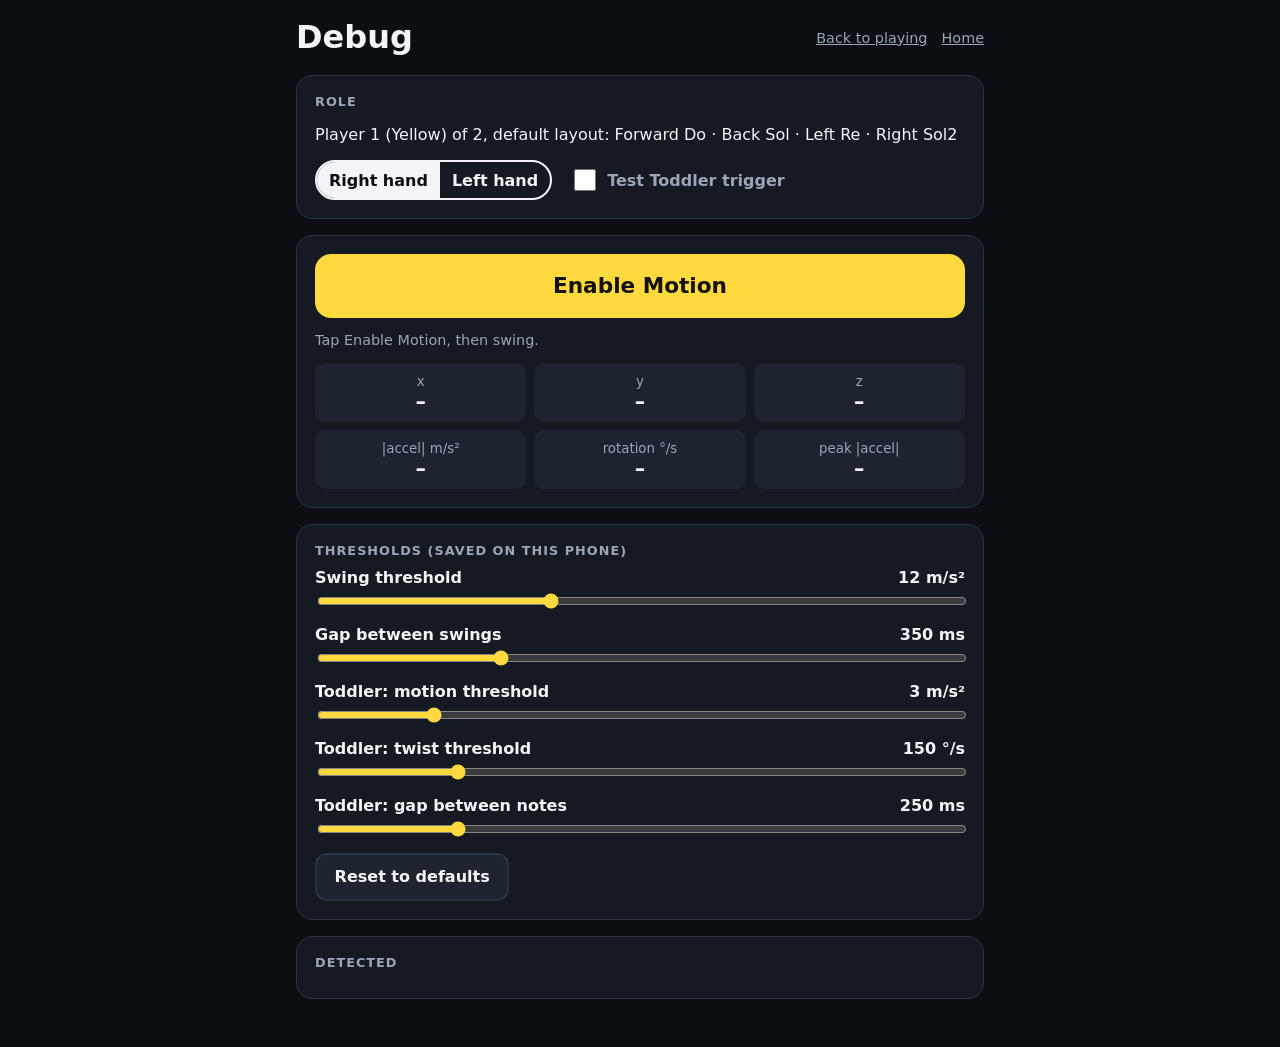
==== debug.html @ b957b941 "Show Toddler exit progress mid-screen, away from the thumb Holding the corner exit button hid its pr" ====
<!doctype html>
<html lang="en" data-page-title="Debug">
<head>
  <meta charset="utf-8" />
  <meta name="viewport" content="width=device-width, initial-scale=1, viewport-fit=cover, user-scalable=no" />
  <title>Swing Time — Debug</title>
  <meta name="theme-color" content="#0b0e13" />
  <meta name="apple-mobile-web-app-capable" content="yes" />
  <meta name="apple-mobile-web-app-title" content="Swing Time" />
  <meta name="apple-mobile-web-app-status-bar-style" content="black-translucent" />
  <meta name="robots" content="noindex, nofollow" />
  <link rel="manifest" href="manifest.json" />
  <link rel="apple-touch-icon" href="icons/icon-180.png" />
  <link rel="icon" href="icons/icon-192.png" />
  <link rel="stylesheet" href="css/style.css?v=3" />
</head>
<body>
  <main class="page">
    <header class="page-header">
      <h1>Debug</h1>
      <nav>
        <a class="small-link" id="back-link" href="play.html">Back to playing</a>
        <a class="small-link" href="index.html">Home</a>
      </nav>
    </header>

    <section class="panel">
      <p class="section-title">Role</p>
      <p id="role-line"></p>
      <div class="controls" style="margin-top:0">
        <div class="seg" id="hand-seg" role="group" aria-label="Hand">
          <button type="button" data-hand="right"><span>Right hand</span></button>
          <button type="button" data-hand="left"><span>Left hand</span></button>
        </div>
        <label class="check"><input type="checkbox" id="toddler-test" /> Test Toddler trigger</label>
      </div>
    </section>

    <section class="panel">
      <button type="button" class="btn btn-primary btn-big" id="motion-btn" style="width:100%">Enable Motion</button>
      <p id="status" class="small-link">Tap Enable Motion, then swing.</p>
      <div class="readout">
        <div><small>x</small><b id="r-x">–</b></div>
        <div><small>y</small><b id="r-y">–</b></div>
        <div><small>z</small><b id="r-z">–</b></div>
        <div><small>|accel| m/s²</small><b id="r-mag">–</b></div>
        <div><small>rotation °/s</small><b id="r-rot">–</b></div>
        <div><small>peak |accel|</small><b id="r-peak">–</b></div>
      </div>
    </section>

    <section class="panel">
      <p class="section-title">Thresholds (saved on this phone)</p>
      <div id="sliders"></div>
      <button type="button" class="btn" id="reset-btn">Reset to defaults</button>
    </section>

    <section class="panel">
      <p class="section-title">Detected</p>
      <ul class="log" id="log"></ul>
    </section>
  </main>

  <script src="js/config.js?v=3"></script>
  <script src="js/notes.js?v=3"></script>
  <script src="js/lanes.js?v=3"></script>
  <script src="js/settings.js?v=3"></script>
  <script src="js/songs.js?v=3"></script>
  <script src="js/audio.js?v=3"></script>
  <script src="js/gestures.js?v=3"></script>
  <script src="js/debug.js?v=3"></script>
</body>
</html>
---- css/style.css ----
/* Swing Time — shared styles. Dark, high-contrast, large type: readable on a
   phone in hand and on a TV across the room. */

:root {
  --bg: #0b0e13;
  --panel: #151a22;
  --panel-2: #1d2430;
  --line: #2a3340;
  --text: #f2f4f8;
  --muted: #9aa6b6;
  --accent: #ffd93d;
  --accent-ink: #14110a;
  --danger: #ff6b6b;
  --radius: 16px;
  --safe-top: env(safe-area-inset-top, 0px);
  --safe-bottom: env(safe-area-inset-bottom, 0px);
  --safe-left: env(safe-area-inset-left, 0px);
  --safe-right: env(safe-area-inset-right, 0px);
}

* {
  box-sizing: border-box;
}

html,
body {
  margin: 0;
  background: var(--bg);
  color: var(--text);
  font-family: system-ui, -apple-system, 'Segoe UI', Roboto, sans-serif;
  -webkit-text-size-adjust: 100%;
  -webkit-tap-highlight-color: transparent;
}

body {
  min-height: 100vh;
  min-height: 100dvh;
}

a {
  color: var(--accent);
}

[hidden] {
  display: none !important;
}

h1,
h2,
h3 {
  margin: 0;
  line-height: 1.1;
}

/* ---------- Buttons ---------- */

.btn {
  appearance: none;
  border: 2px solid var(--line);
  background: var(--panel-2);
  color: var(--text);
  font: inherit;
  font-weight: 700;
  font-size: 1rem;
  padding: 0.7em 1.1em;
  border-radius: 12px;
  cursor: pointer;
  text-decoration: none;
  display: inline-flex;
  align-items: center;
  justify-content: center;
  gap: 0.4em;
  min-height: 48px;
  touch-action: manipulation;
}

.btn:active {
  transform: translateY(1px);
}

.btn:disabled {
  opacity: 0.45;
  cursor: default;
}

.btn-primary {
  background: var(--accent);
  border-color: var(--accent);
  color: var(--accent-ink);
}

.btn-big {
  font-size: 1.35rem;
  padding: 0.8em 1.6em;
  border-radius: 16px;
}

.btn-ghost {
  background: transparent;
}

.btn.active {
  background: var(--text);
  color: var(--bg);
  border-color: var(--text);
}

.small-link {
  color: var(--muted);
  font-size: 0.9rem;
}

/* ---------- Simple pages (home, help, debug) ---------- */

.page {
  max-width: 720px;
  margin: 0 auto;
  padding: calc(20px + var(--safe-top)) calc(16px + var(--safe-right)) calc(32px + var(--safe-bottom))
    calc(16px + var(--safe-left));
}

.page-header {
  display: flex;
  align-items: center;
  justify-content: space-between;
  gap: 12px;
  margin-bottom: 20px;
  flex-wrap: wrap;
}

.page-header nav {
  display: flex;
  gap: 14px;
  flex-wrap: wrap;
}

.panel {
  background: var(--panel);
  border: 1px solid var(--line);
  border-radius: var(--radius);
  padding: 18px;
  margin-bottom: 16px;
}

.section-title {
  margin: 0 0 10px;
  font-size: 0.8rem;
  font-weight: 800;
  letter-spacing: 0.08em;
  text-transform: uppercase;
  color: var(--muted);
}

.prose p,
.prose li {
  line-height: 1.5;
}

.prose ul {
  padding-left: 1.2em;
}

/* Home */

.home h1 {
  font-size: clamp(2.6rem, 11vw, 4rem);
  letter-spacing: -0.02em;
}

.tagline {
  color: var(--muted);
  font-size: 1.15rem;
  margin: 8px 0 26px;
}

.home-card {
  display: block;
  background: var(--panel);
  border: 2px solid var(--line);
  border-radius: 20px;
  padding: 18px 20px;
  margin-bottom: 14px;
  color: var(--text);
  text-decoration: none;
  font-size: 1.35rem;
  font-weight: 800;
}

.home-card small {
  display: block;
  margin-top: 4px;
  font-size: 0.95rem;
  font-weight: 500;
  color: var(--muted);
}

.home-card.home-demo {
  background: linear-gradient(135deg, #ffd93d, #ffb23d);
  border-color: transparent;
  color: var(--accent-ink);
  font-size: 1.8rem;
  padding: 24px 22px;
}

.home-card.home-demo small {
  color: rgba(20, 17, 10, 0.75);
}

.lane-dots {
  display: flex;
  gap: 8px;
  margin: 2px 0 18px;
}

.lane-dots span {
  width: 22px;
  height: 22px;
  border-radius: 50%;
}

.home-links {
  display: flex;
  gap: 18px;
  margin-top: 22px;
}

/* About: a plain muted link that opens a small dialog. */
.about-link {
  appearance: none;
  background: none;
  border: 0;
  padding: 0;
  font: inherit;
  font-size: 0.9rem;
  text-decoration: underline;
  cursor: pointer;
}

.about-dialog {
  background: var(--panel);
  color: var(--text);
  border: 1px solid var(--line);
  border-radius: var(--radius);
  padding: 18px 20px;
  max-width: min(360px, calc(100vw - 32px));
}

.about-dialog::backdrop {
  background: rgba(0, 0, 0, 0.6);
}

.about-dialog p {
  margin: 0 0 12px;
  line-height: 1.5;
}

.about-links {
  display: flex;
  gap: 18px;
  flex-wrap: wrap;
}

/* ---------- Shared screen (host) ---------- */

.host {
  min-height: 100vh;
  min-height: 100dvh;
  display: flex;
  flex-direction: column;
  padding: calc(14px + var(--safe-top)) calc(18px + var(--safe-right)) calc(14px + var(--safe-bottom))
    calc(18px + var(--safe-left));
}

.host-top {
  display: flex;
  align-items: center;
  justify-content: space-between;
  gap: 16px;
  margin-bottom: 14px;
  flex-wrap: wrap;
}

.host-top h1 {
  font-size: clamp(1.5rem, 3vw, 2.4rem);
}

.host-top .subtitle {
  color: var(--muted);
  font-size: clamp(1rem, 1.6vw, 1.3rem);
  margin-top: 4px;
}

.step-title {
  font-size: clamp(1.4rem, 2.6vw, 2.2rem);
  margin: 6px 0 18px;
}

.song-grid {
  display: grid;
  grid-template-columns: repeat(auto-fill, minmax(260px, 1fr));
  gap: 16px;
}

.song-card {
  text-align: left;
  background: var(--panel);
  border: 2px solid var(--line);
  border-radius: 20px;
  padding: 22px;
  color: var(--text);
  font: inherit;
  cursor: pointer;
}

.song-card h3 {
  font-size: clamp(1.4rem, 2.2vw, 1.9rem);
}

.song-card p {
  color: var(--muted);
  margin: 8px 0 0;
  font-size: 1.05rem;
}

.size-row {
  display: flex;
  flex-wrap: wrap;
  gap: 16px;
}

.size-btn {
  flex: 1 1 140px;
  min-height: 150px;
  background: var(--panel);
  border: 2px solid var(--line);
  border-radius: 20px;
  color: var(--text);
  font: inherit;
  cursor: pointer;
  display: flex;
  flex-direction: column;
  align-items: center;
  justify-content: center;
  gap: 10px;
}

.size-btn .num {
  font-size: clamp(2.6rem, 6vw, 4.5rem);
  font-weight: 900;
  line-height: 1;
}

.size-btn .what {
  font-size: 1.1rem;
  color: var(--muted);
}

.size-btn .dots {
  display: flex;
  gap: 6px;
}

.size-btn .dots span {
  width: 16px;
  height: 16px;
  border-radius: 50%;
}

.size-btn.size-toddler .num {
  font-size: clamp(2.2rem, 5vw, 3.6rem);
}

/* QR codes */

.qr-grid {
  flex: 1;
  display: grid;
  gap: clamp(12px, 2vw, 28px);
  align-items: center;
  justify-items: center;
  grid-template-columns: repeat(var(--cols, 2), minmax(0, 1fr));
}

.qr-card {
  width: 100%;
  max-width: var(--qr-max, 420px);
  border-radius: 24px;
  padding: clamp(10px, 1.4vw, 18px);
  display: flex;
  flex-direction: column;
  align-items: center;
  gap: 10px;
}

.qr-card svg {
  width: 100%;
  height: auto;
  border-radius: 10px;
  display: block;
}

.qr-card .qr-label {
  font-size: clamp(1.2rem, 2.4vw, 2rem);
  font-weight: 900;
  text-align: center;
}

.qr-card.neutral {
  background: #ffffff;
  color: #111;
}

.qr-footer {
  display: flex;
  align-items: center;
  justify-content: space-between;
  gap: 16px;
  flex-wrap: wrap;
  margin-top: 16px;
}

.qr-help {
  color: var(--muted);
  font-size: clamp(0.95rem, 1.5vw, 1.25rem);
  max-width: 60ch;
}

.qr-url {
  display: block;
  font-size: 0.85rem;
  color: var(--muted);
  margin-top: 6px;
  word-break: break-all;
}

.warn {
  color: var(--danger);
  font-weight: 700;
}

/* Lane score */

.score-wrap {
  position: relative;
  flex: 1;
  min-height: 240px;
  border-radius: 18px;
  overflow: hidden;
  background: #07090d;
}

.score-wrap canvas {
  position: absolute;
  inset: 0;
  width: 100%;
  height: 100%;
  display: block;
}

.countdown {
  position: absolute;
  inset: 0;
  display: flex;
  align-items: center;
  justify-content: center;
  font-size: clamp(6rem, 22vmin, 16rem);
  font-weight: 900;
  color: #fff;
  text-shadow: 0 6px 40px rgba(0, 0, 0, 0.8);
  background: rgba(7, 9, 13, 0.35);
  pointer-events: none;
}

.score-message {
  position: absolute;
  inset: 0;
  display: flex;
  flex-direction: column;
  align-items: center;
  justify-content: center;
  gap: 18px;
  font-size: clamp(1.6rem, 4vw, 3rem);
  font-weight: 900;
  background: rgba(7, 9, 13, 0.6);
}

.controls {
  display: flex;
  align-items: center;
  gap: 12px 18px;
  flex-wrap: wrap;
  margin-top: 12px;
}

.slider {
  display: flex;
  align-items: center;
  gap: 10px;
  font-weight: 700;
  color: var(--muted);
}

.slider input[type='range'] {
  width: clamp(110px, 16vw, 220px);
  accent-color: var(--accent);
}

.slider output {
  color: var(--text);
  min-width: 4.5em;
}

.check {
  display: flex;
  align-items: center;
  gap: 8px;
  color: var(--muted);
  font-weight: 700;
}

.check input {
  width: 22px;
  height: 22px;
  accent-color: var(--accent);
}

.spacer {
  flex: 1;
}

/* Toddler on the shared screen */

.toddler-host {
  flex: 1;
  display: grid;
  grid-template-columns: minmax(220px, 420px) 1fr;
  gap: clamp(16px, 3vw, 40px);
  align-items: center;
}

.melody-trail {
  display: flex;
  flex-wrap: wrap;
  gap: 10px;
}

.melody-trail span {
  font-size: clamp(1.1rem, 2vw, 1.6rem);
  font-weight: 800;
  padding: 8px 14px;
  border-radius: 999px;
  background: var(--panel-2);
}

@media (max-width: 700px) {
  .toddler-host {
    grid-template-columns: 1fr;
  }
}

/* ---------- Phone: player screen ---------- */

.player {
  min-height: 100vh;
  min-height: 100dvh;
  display: flex;
  flex-direction: column;
  padding: calc(16px + var(--safe-top)) calc(16px + var(--safe-right)) calc(14px + var(--safe-bottom))
    calc(16px + var(--safe-left));
  background: var(--lane, var(--bg));
  color: var(--ink, var(--text));
  transition: background-color 0.2s;
  user-select: none;
  -webkit-user-select: none;
}

.player .who {
  text-align: center;
}

.player .who .num {
  font-size: clamp(3.5rem, 20vw, 7rem);
  font-weight: 900;
  line-height: 1;
}

.player .who .color-name {
  font-size: clamp(1.4rem, 7vw, 2.2rem);
  font-weight: 800;
  margin-top: 2px;
}

.player .who .song-name {
  font-size: 1rem;
  font-weight: 600;
  opacity: 0.75;
  margin-top: 6px;
}

/* Four notes laid out as a compass: forward on top, back below. */
.note-cross {
  flex: 1;
  display: grid;
  grid-template-columns: 1fr 1fr 1fr;
  grid-template-rows: 1fr 1fr 1fr;
  grid-template-areas:
    '. forward .'
    'left center right'
    '. back .';
  gap: 8px;
  margin: 12px 0;
  min-height: 300px;
}

.note-btn {
  appearance: none;
  border: 3px solid currentColor;
  background: rgba(255, 255, 255, 0.22);
  color: inherit;
  border-radius: 20px;
  font: inherit;
  display: flex;
  flex-direction: column;
  align-items: center;
  justify-content: center;
  gap: 2px;
  touch-action: manipulation;
  cursor: pointer;
}

.note-btn .arrow {
  font-size: clamp(1.6rem, 8vw, 2.4rem);
  line-height: 1;
  font-weight: 900;
}

.note-btn .name {
  font-size: clamp(1.8rem, 10vw, 3rem);
  font-weight: 900;
  line-height: 1.05;
}

.note-btn .oct {
  font-size: 0.85rem;
  font-weight: 700;
  min-height: 1em;
  opacity: 0.8;
}

.note-btn.flash {
  background: rgba(255, 255, 255, 0.85);
  color: #111;
}

.note-btn[data-gesture='forward'] {
  grid-area: forward;
}

.note-btn[data-gesture='back'] {
  grid-area: back;
}

.note-btn[data-gesture='left'] {
  grid-area: left;
}

.note-btn[data-gesture='right'] {
  grid-area: right;
}

.note-center {
  grid-area: center;
  display: flex;
  align-items: center;
  justify-content: center;
  font-size: clamp(2.4rem, 13vw, 4rem);
  font-weight: 900;
}

.player .actions {
  display: flex;
  flex-direction: column;
  align-items: center;
  gap: 10px;
}

.player .btn {
  border-color: currentColor;
  color: inherit;
  background: rgba(255, 255, 255, 0.2);
}

.player .btn-primary {
  background: var(--ink, #111);
  color: var(--lane, #fff);
  border-color: var(--ink, #111);
  width: 100%;
  max-width: 420px;
}

.player .status {
  text-align: center;
  font-weight: 700;
  min-height: 1.3em;
}

.player-footer {
  display: flex;
  align-items: center;
  justify-content: space-between;
  gap: 10px;
  flex-wrap: wrap;
  margin-top: 12px;
  font-size: 0.9rem;
}

.player-footer a,
.player-footer button.linkish {
  color: inherit;
  opacity: 0.85;
  font-weight: 700;
}

.seg {
  display: inline-flex;
  border: 2px solid currentColor;
  border-radius: 999px;
  overflow: hidden;
}

.seg button {
  appearance: none;
  border: 0;
  background: transparent;
  color: inherit;
  font: inherit;
  font-weight: 700;
  padding: 6px 12px;
  min-height: 36px;
  cursor: pointer;
}

.seg button.active {
  background: currentColor;
}

.seg button.active span {
  color: var(--lane, var(--bg));
}

.player-switch {
  display: flex;
  gap: 8px;
}

.player-switch button {
  width: 36px;
  height: 36px;
  border-radius: 50%;
  border: 2px solid rgba(0, 0, 0, 0.35);
  font-weight: 900;
  font: inherit;
  cursor: pointer;
}

.player-switch button.active {
  outline: 3px solid currentColor;
  outline-offset: 2px;
}

.mute-tip {
  font-size: 0.85rem;
  opacity: 0.8;
  text-align: center;
}

/* Manual setup on the phone */

.setup-grid {
  display: grid;
  gap: 14px;
}

.setup-grid label {
  display: grid;
  gap: 6px;
  font-weight: 700;
  color: var(--muted);
}

select {
  font: inherit;
  font-size: 1.1rem;
  padding: 10px 12px;
  border-radius: 12px;
  background: var(--panel-2);
  color: var(--text);
  border: 2px solid var(--line);
}

.choice-row {
  display: flex;
  gap: 10px;
  flex-wrap: wrap;
}

.lane-choice {
  flex: 1 1 70px;
  min-height: 64px;
  border-radius: 14px;
  border: 3px solid transparent;
  font: inherit;
  font-size: 1.4rem;
  font-weight: 900;
  cursor: pointer;
}

.lane-choice.active {
  border-color: #fff;
  box-shadow: 0 0 0 3px var(--bg), 0 0 0 6px #fff;
}

/* ---------- Toddler mode on the phone ---------- */

.toddler {
  position: fixed;
  inset: 0;
  display: flex;
  flex-direction: column;
  align-items: center;
  justify-content: center;
  background: hsl(var(--hue, 45), 90%, 62%);
  transition: background-color 0.25s;
  overflow: hidden;
  touch-action: none;
  user-select: none;
  -webkit-user-select: none;
  -webkit-touch-callout: none;
}

.toddler .bell {
  width: min(70vw, 60vh);
  height: auto;
  transform-origin: 50% 8%;
  filter: drop-shadow(0 18px 30px rgba(0, 0, 0, 0.25));
}

.toddler .bell.swing-a {
  animation: swing-a 0.6s ease-out;
}

.toddler .bell.swing-b {
  animation: swing-b 0.6s ease-out;
}

@keyframes swing-a {
  0% { transform: rotate(0); }
  25% { transform: rotate(22deg) scale(1.06); }
  60% { transform: rotate(-10deg); }
  100% { transform: rotate(0); }
}

@keyframes swing-b {
  0% { transform: rotate(0); }
  25% { transform: rotate(-22deg) scale(1.06); }
  60% { transform: rotate(10deg); }
  100% { transform: rotate(0); }
}

.toddler .ripple {
  position: absolute;
  left: 50%;
  top: 50%;
  width: 40vmin;
  height: 40vmin;
  margin: -20vmin 0 0 -20vmin;
  border-radius: 50%;
  border: 12px solid rgba(255, 255, 255, 0.8);
  pointer-events: none;
  animation: ripple 0.9s ease-out forwards;
}

@keyframes ripple {
  from { transform: scale(0.4); opacity: 1; }
  to { transform: scale(3); opacity: 0; }
}

.toddler .start-btn {
  margin-top: 4vh;
  font-size: 1.6rem;
  background: #fff;
  color: #222;
  border-color: #fff;
  box-shadow: 0 10px 30px rgba(0, 0, 0, 0.2);
}

.toddler .toddler-title {
  position: absolute;
  top: calc(18px + var(--safe-top));
  left: 0;
  right: 0;
  text-align: center;
  font-weight: 800;
  font-size: 1.1rem;
  color: rgba(0, 0, 0, 0.55);
}

.toddler .toddler-status {
  margin-top: 12px;
  font-weight: 700;
  color: rgba(0, 0, 0, 0.6);
  text-align: center;
  padding: 0 20px;
}

.hold-exit {
  position: absolute;
  top: calc(10px + var(--safe-top));
  left: calc(10px + var(--safe-left));
  width: 54px;
  height: 54px;
  border-radius: 50%;
  border: 0;
  background: rgba(0, 0, 0, 0.12);
  color: rgba(0, 0, 0, 0.55);
  font-size: 1.3rem;
  font-weight: 900;
  display: flex;
  align-items: center;
  justify-content: center;
  touch-action: none;
  -webkit-touch-callout: none;
}

.hold-exit svg {
  position: absolute;
  inset: 0;
  transform: rotate(-90deg);
}

.hold-exit circle {
  fill: none;
  stroke: rgba(0, 0, 0, 0.6);
  stroke-width: 5;
  stroke-dasharray: 151;
  stroke-dashoffset: 151;
}

.hold-exit.holding circle {
  transition: stroke-dashoffset 2s linear;
  stroke-dashoffset: 0;
}

/* Mid-screen progress while the exit is held (the thumb covers the button). */
.exit-panel {
  position: absolute;
  left: 50%;
  top: 50%;
  transform: translate(-50%, -50%);
  width: min(82vw, 420px);
  padding: 22px 24px 26px;
  border-radius: 22px;
  background: rgba(20, 22, 28, 0.88);
  color: #fff;
  text-align: center;
  box-shadow: 0 16px 40px rgba(0, 0, 0, 0.35);
  pointer-events: none;
  z-index: 5;
}

.exit-text {
  font-size: 1.5rem;
  font-weight: 800;
  margin-bottom: 16px;
}

.exit-bar {
  height: 18px;
  border-radius: 999px;
  background: rgba(255, 255, 255, 0.2);
  overflow: hidden;
}

.exit-fill {
  height: 100%;
  width: 0%;
  border-radius: 999px;
  background: #ffd93d;
}

.song-list {
  display: grid;
  gap: 12px;
  width: min(90vw, 460px);
}

.song-list a {
  display: block;
  background: #fff;
  color: #222;
  text-decoration: none;
  font-size: 1.4rem;
  font-weight: 800;
  padding: 18px 20px;
  border-radius: 18px;
  text-align: center;
}

/* ---------- Demo ---------- */

.demo {
  height: 100vh;
  height: 100dvh;
  display: flex;
  flex-direction: column;
  padding: calc(12px + var(--safe-top)) calc(12px + var(--safe-right)) calc(12px + var(--safe-bottom))
    calc(12px + var(--safe-left));
  gap: 10px;
}

.demo-top {
  display: flex;
  align-items: baseline;
  justify-content: space-between;
  gap: 10px;
}

.demo-top h1 {
  font-size: clamp(1.3rem, 5vw, 2rem);
}

.demo-top .subtitle {
  color: var(--muted);
}

.demo .score-wrap {
  min-height: 0;
}

.tap-hint {
  position: absolute;
  left: 50%;
  bottom: 16px;
  transform: translateX(-50%);
  background: rgba(255, 255, 255, 0.95);
  color: #111;
  font-weight: 800;
  font-size: 1.1rem;
  padding: 12px 18px;
  border-radius: 999px;
  box-shadow: 0 8px 26px rgba(0, 0, 0, 0.4);
  white-space: nowrap;
  pointer-events: none;
  animation: pulse 1.6s ease-in-out infinite;
}

@keyframes pulse {
  50% { transform: translateX(-50%) scale(1.06); }
}

.demo-controls {
  display: flex;
  gap: 10px;
  flex-wrap: wrap;
}

.demo-controls .btn {
  flex: 1 1 auto;
}

/* ---------- Debug ---------- */

.readout {
  display: grid;
  grid-template-columns: repeat(3, 1fr);
  gap: 8px;
  font-variant-numeric: tabular-nums;
}

.readout div {
  background: var(--panel-2);
  border-radius: 10px;
  padding: 8px;
  text-align: center;
}

.readout b {
  display: block;
  font-size: 1.3rem;
}

.readout small {
  color: var(--muted);
}

.slider-row {
  display: grid;
  gap: 4px;
  margin-bottom: 14px;
}

.slider-row label {
  display: flex;
  justify-content: space-between;
  font-weight: 700;
}

.slider-row input {
  width: 100%;
  accent-color: var(--accent);
}

.log {
  list-style: none;
  padding: 0;
  margin: 0;
  font-variant-numeric: tabular-nums;
}

.log li {
  display: flex;
  justify-content: space-between;
  gap: 8px;
  padding: 6px 0;
  border-bottom: 1px solid var(--line);
}

.log .g {
  font-weight: 800;
}

.log .v {
  color: var(--muted);
  font-size: 0.85rem;
}

.help-table {
  width: 100%;
  border-collapse: collapse;
}

.help-table th,
.help-table td {
  text-align: left;
  padding: 6px 8px;
  border-bottom: 1px solid var(--line);
}

@media print {
  .host-top .btn,
  .qr-footer .btn {
    display: none;
  }
}
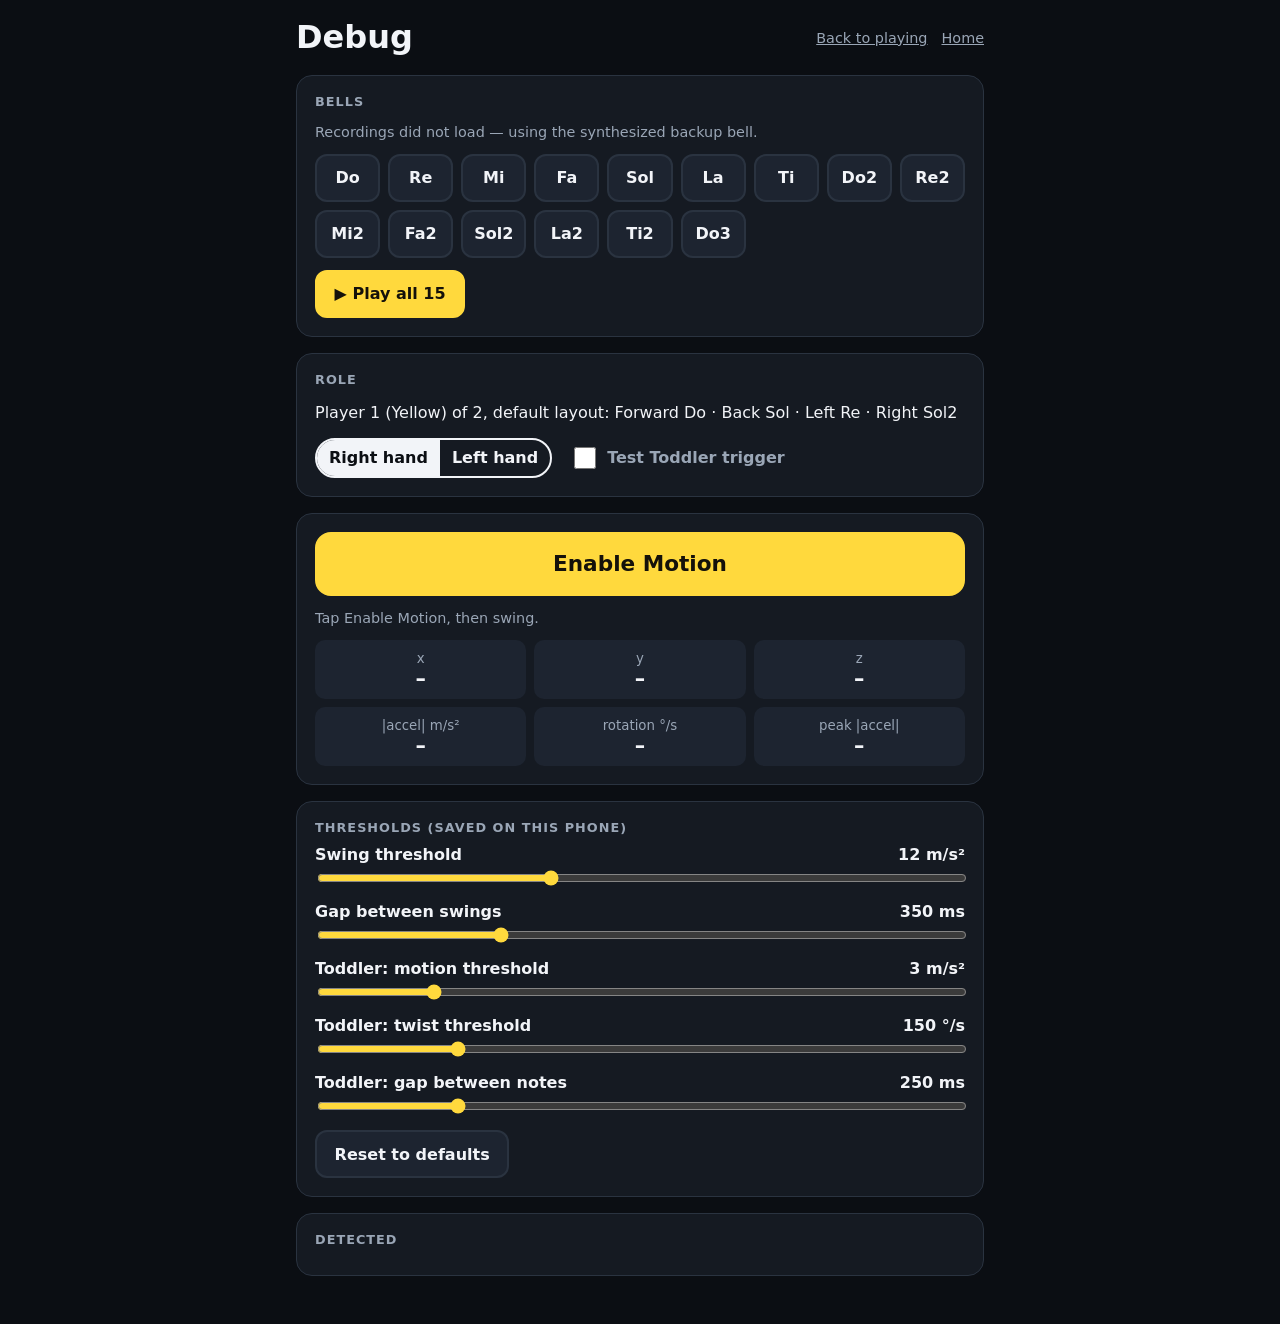
==== commit 461b3857: "Ring recorded handbell samples for all 15 notes Replace the synthesized bell with InspectorJ's "Hand" ====
--- a/debug.html
+++ b/debug.html
@@ -12,7 +12,7 @@
   <link rel="manifest" href="manifest.json" />
   <link rel="apple-touch-icon" href="icons/icon-180.png" />
   <link rel="icon" href="icons/icon-192.png" />
-  <link rel="stylesheet" href="css/style.css?v=3" />
+  <link rel="stylesheet" href="css/style.css?v=4" />
 </head>
 <body>
   <main class="page">
@@ -23,6 +23,13 @@
         <a class="small-link" href="index.html">Home</a>
       </nav>
     </header>
+
+    <section class="panel">
+      <p class="section-title">Bells</p>
+      <p class="small-link" id="bell-status">Loading bells…</p>
+      <div class="bell-grid" id="bell-grid"></div>
+      <button type="button" class="btn btn-primary" id="play-all">▶ Play all 15</button>
+    </section>
 
     <section class="panel">
       <p class="section-title">Role</p>
@@ -61,13 +68,13 @@
     </section>
   </main>
 
-  <script src="js/config.js?v=3"></script>
-  <script src="js/notes.js?v=3"></script>
-  <script src="js/lanes.js?v=3"></script>
-  <script src="js/settings.js?v=3"></script>
-  <script src="js/songs.js?v=3"></script>
-  <script src="js/audio.js?v=3"></script>
-  <script src="js/gestures.js?v=3"></script>
-  <script src="js/debug.js?v=3"></script>
+  <script src="js/config.js?v=4"></script>
+  <script src="js/notes.js?v=4"></script>
+  <script src="js/lanes.js?v=4"></script>
+  <script src="js/settings.js?v=4"></script>
+  <script src="js/songs.js?v=4"></script>
+  <script src="js/audio.js?v=4"></script>
+  <script src="js/gestures.js?v=4"></script>
+  <script src="js/debug.js?v=4"></script>
 </body>
 </html>
--- a/css/style.css
+++ b/css/style.css
@@ -1152,3 +1152,34 @@
     display: none;
   }
 }
+
+/* "Loading bells…" while the samples decode (js/audio.js) */
+.loading-toast {
+  position: fixed;
+  left: 50%;
+  bottom: calc(20px + var(--safe-bottom));
+  transform: translateX(-50%);
+  z-index: 50;
+  padding: 10px 18px;
+  border-radius: 999px;
+  background: rgba(20, 22, 28, 0.9);
+  color: #fff;
+  font-weight: 700;
+  pointer-events: none;
+}
+
+.bell-grid {
+  display: grid;
+  grid-template-columns: repeat(auto-fill, minmax(64px, 1fr));
+  gap: 8px;
+  margin-bottom: 12px;
+}
+
+.bell-grid .btn {
+  padding: 0.5em 0.3em;
+}
+
+.about-dialog p.about-credit {
+  font-size: 0.85rem;
+  opacity: 0.85;
+}
